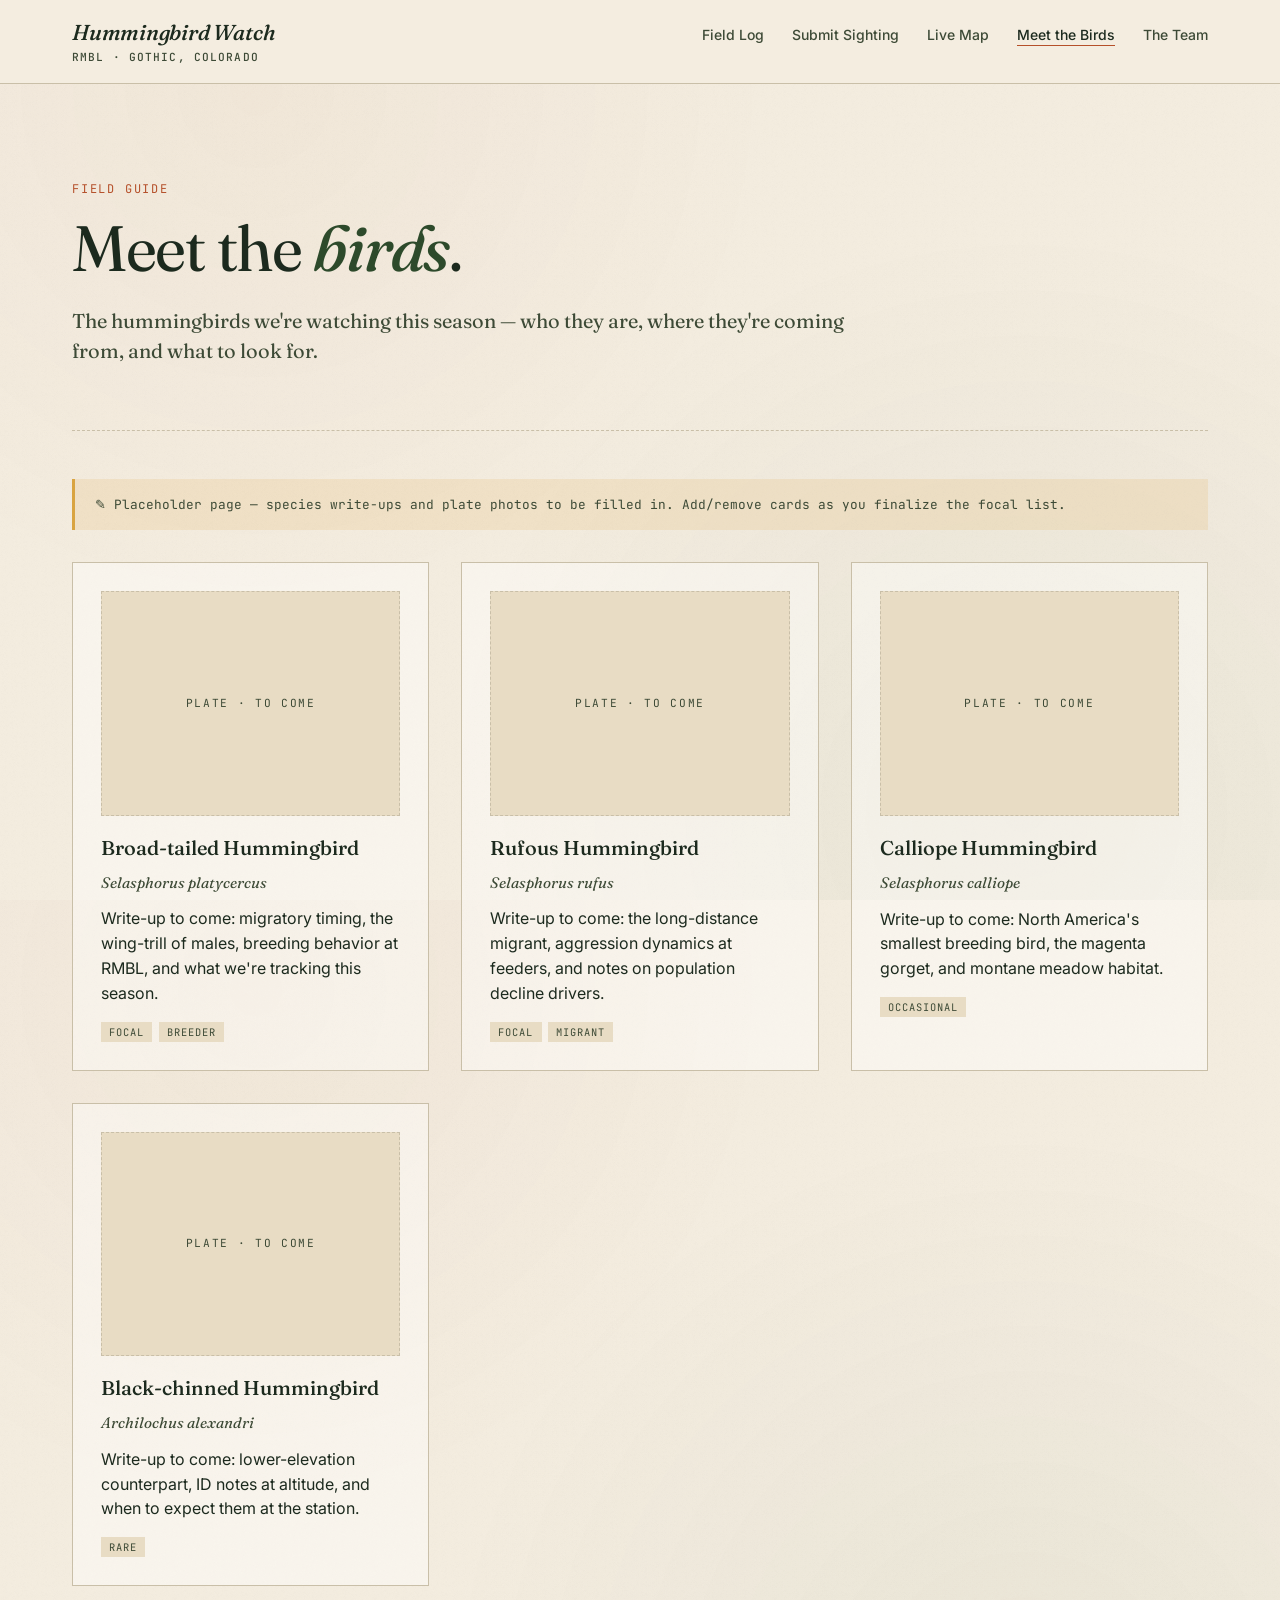
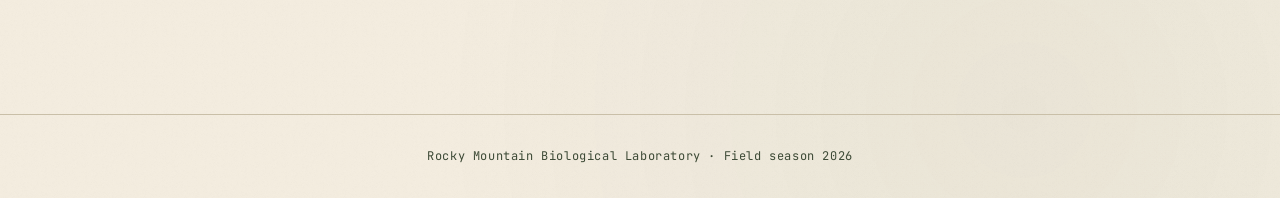
==== birds.html @ 07d7b868 "Add files via upload" ====
<!DOCTYPE html>
<html lang="en">
<head>
  <meta charset="UTF-8">
  <meta name="viewport" content="width=device-width, initial-scale=1.0">
  <title>Meet the Birds — RMBL Hummingbird Watch</title>
  <link rel="stylesheet" href="css/style.css">
  <style>
    .bird-grid {
      display: grid;
      grid-template-columns: repeat(auto-fit, minmax(280px, 1fr));
      gap: 2rem;
      margin-top: 2rem;
    }
    .bird-card {
      background: rgba(255,255,255,0.4);
      border: 1px solid var(--line);
      padding: 1.75rem;
      transition: all 0.2s;
      position: relative;
    }
    .bird-card:hover { box-shadow: 0 6px 20px var(--shadow); transform: translateY(-2px); }
    .bird-card .plate {
      width: 100%; aspect-ratio: 4/3;
      background: var(--paper-dark);
      margin-bottom: 1rem;
      display: flex; align-items: center; justify-content: center;
      font-family: var(--font-mono);
      font-size: 0.7rem; color: var(--ink-soft);
      letter-spacing: 0.15em; text-transform: uppercase;
      border: 1px dashed var(--line);
    }
    .bird-card h3 { margin-top: 0; }
    .bird-card .latin { font-style: italic; color: var(--ink-soft); font-family: var(--font-display); font-size: 0.95rem; margin-bottom: 0.75rem; }
    .bird-card .tag-row { display:flex; gap: 0.4rem; flex-wrap: wrap; margin-top: 1rem; }
    .bird-card .tag {
      font-family: var(--font-mono);
      font-size: 0.65rem;
      letter-spacing: 0.1em;
      text-transform: uppercase;
      padding: 2px 8px;
      background: var(--paper-dark);
      color: var(--ink-soft);
    }
    .placeholder-note {
      background: rgba(217, 164, 65, 0.15);
      border-left: 3px solid var(--sun);
      padding: 1rem 1.25rem;
      font-family: var(--font-mono);
      font-size: 0.8rem;
      color: var(--ink-soft);
      margin-bottom: 2rem;
    }
  </style>
</head>
<body>

<nav class="nav">
  <div class="nav-inner">
    <div class="nav-brand">
      Hummingbird Watch
      <small>RMBL · Gothic, Colorado</small>
    </div>
    <ul class="nav-links">
      <li><a href="index.html">Field Log</a></li>
      <li><a href="submit.html">Submit Sighting</a></li>
      <li><a href="map.html">Live Map</a></li>
      <li><a href="birds.html">Meet the Birds</a></li>
      <li><a href="team.html">The Team</a></li>
    </ul>
  </div>
</nav>

<main class="container">
  <section class="page-header">
    <div class="page-eyebrow">Field guide</div>
    <h1 class="page-title">Meet the <em>birds</em>.</h1>
    <p class="page-lede">The hummingbirds we're watching this season — who they are, where they're coming from, and what to look for.</p>
  </section>

  <div class="placeholder-note">
    ✎ Placeholder page — species write-ups and plate photos to be filled in. Add/remove cards as you finalize the focal list.
  </div>

  <div class="bird-grid">

    <article class="bird-card">
      <div class="plate">plate · to come</div>
      <h3>Broad-tailed Hummingbird</h3>
      <div class="latin">Selasphorus platycercus</div>
      <p>Write-up to come: migratory timing, the wing-trill of males, breeding behavior at RMBL, and what we're tracking this season.</p>
      <div class="tag-row">
        <span class="tag">focal</span>
        <span class="tag">breeder</span>
      </div>
    </article>

    <article class="bird-card">
      <div class="plate">plate · to come</div>
      <h3>Rufous Hummingbird</h3>
      <div class="latin">Selasphorus rufus</div>
      <p>Write-up to come: the long-distance migrant, aggression dynamics at feeders, and notes on population decline drivers.</p>
      <div class="tag-row">
        <span class="tag">focal</span>
        <span class="tag">migrant</span>
      </div>
    </article>

    <article class="bird-card">
      <div class="plate">plate · to come</div>
      <h3>Calliope Hummingbird</h3>
      <div class="latin">Selasphorus calliope</div>
      <p>Write-up to come: North America's smallest breeding bird, the magenta gorget, and montane meadow habitat.</p>
      <div class="tag-row">
        <span class="tag">occasional</span>
      </div>
    </article>

    <article class="bird-card">
      <div class="plate">plate · to come</div>
      <h3>Black-chinned Hummingbird</h3>
      <div class="latin">Archilochus alexandri</div>
      <p>Write-up to come: lower-elevation counterpart, ID notes at altitude, and when to expect them at the station.</p>
      <div class="tag-row">
        <span class="tag">rare</span>
      </div>
    </article>

  </div>
</main>

<footer class="footer">
  Rocky Mountain Biological Laboratory · Field season 2026
</footer>

<script src="js/store.js"></script>
</body>
</html>
---- css/style.css ----
/* =========================================================
   Field Notebook aesthetic
   Warm paper, forest ink, serif display, monospace data
   ========================================================= */

@import url('https://fonts.googleapis.com/css2?family=Fraunces:ital,opsz,wght@0,9..144,400;0,9..144,500;0,9..144,700;1,9..144,400&family=JetBrains+Mono:wght@400;500&family=Inter:wght@400;500;600&display=swap');

:root {
  --paper: #f4ede0;
  --paper-dark: #e8dcc4;
  --ink: #1c2a1e;
  --ink-soft: #3d4a36;
  --forest: #2d4a2b;
  --moss: #6b7a4f;
  --rust: #b5502a;
  --sun: #d9a441;
  --line: #c9bfa8;
  --shadow: rgba(28, 42, 30, 0.12);

  --font-display: 'Fraunces', Georgia, serif;
  --font-body: 'Inter', system-ui, sans-serif;
  --font-mono: 'JetBrains Mono', ui-monospace, monospace;
}

* { box-sizing: border-box; margin: 0; padding: 0; }

html, body { height: 100%; }

body {
  font-family: var(--font-body);
  background: var(--paper);
  color: var(--ink);
  line-height: 1.55;
  background-image:
    radial-gradient(circle at 20% 10%, rgba(181, 80, 42, 0.04) 0%, transparent 40%),
    radial-gradient(circle at 80% 90%, rgba(45, 74, 43, 0.05) 0%, transparent 45%),
    url("data:image/svg+xml,%3Csvg xmlns='http://www.w3.org/2000/svg' width='200' height='200'%3E%3Cfilter id='n'%3E%3CfeTurbulence baseFrequency='0.9' numOctaves='2'/%3E%3CfeColorMatrix values='0 0 0 0 0.1 0 0 0 0 0.1 0 0 0 0 0.05 0 0 0 0.03 0'/%3E%3C/filter%3E%3Crect width='200' height='200' filter='url(%23n)'/%3E%3C/svg%3E");
}

a { color: var(--forest); text-decoration: underline; text-decoration-thickness: 1px; text-underline-offset: 3px; }
a:hover { color: var(--rust); }

/* ---------- Navigation ---------- */
.nav {
  border-bottom: 1px solid var(--line);
  background: var(--paper);
  position: sticky; top: 0; z-index: 100;
  backdrop-filter: blur(4px);
}
.nav-inner {
  max-width: 1200px; margin: 0 auto;
  padding: 1rem 2rem;
  display: flex; align-items: baseline; justify-content: space-between;
  flex-wrap: wrap; gap: 1rem;
}
.nav-brand {
  font-family: var(--font-display);
  font-size: 1.35rem; font-weight: 500;
  font-style: italic;
  letter-spacing: -0.01em;
}
.nav-brand small {
  display: block; font-size: 0.7rem; font-style: normal;
  font-family: var(--font-mono); letter-spacing: 0.1em;
  color: var(--ink-soft); text-transform: uppercase;
}
.nav-links { display: flex; gap: 1.75rem; list-style: none; }
.nav-links a {
  text-decoration: none;
  font-size: 0.875rem;
  font-weight: 500;
  color: var(--ink-soft);
  padding-bottom: 2px;
  border-bottom: 1px solid transparent;
  transition: all 0.2s;
}
.nav-links a:hover, .nav-links a.active {
  color: var(--ink);
  border-bottom-color: var(--rust);
}

/* ---------- Layout ---------- */
.container {
  max-width: 1200px; margin: 0 auto;
  padding: 2rem;
}
.container-narrow {
  max-width: 760px; margin: 0 auto;
  padding: 2rem;
}

/* ---------- Hero / page headers ---------- */
.page-header {
  padding: 4rem 0 3rem;
  border-bottom: 1px dashed var(--line);
  margin-bottom: 3rem;
}
.page-eyebrow {
  font-family: var(--font-mono);
  font-size: 0.75rem;
  letter-spacing: 0.15em;
  text-transform: uppercase;
  color: var(--rust);
  margin-bottom: 1rem;
}
.page-title {
  font-family: var(--font-display);
  font-size: clamp(2.5rem, 5vw, 4rem);
  font-weight: 400;
  line-height: 1.05;
  letter-spacing: -0.02em;
}
.page-title em {
  font-style: italic;
  color: var(--forest);
  font-weight: 500;
}
.page-lede {
  font-family: var(--font-display);
  font-size: 1.25rem;
  font-weight: 400;
  margin-top: 1.5rem;
  color: var(--ink-soft);
  max-width: 60ch;
  line-height: 1.5;
}

/* ---------- Typography blocks ---------- */
h2 {
  font-family: var(--font-display);
  font-size: 1.75rem; font-weight: 500;
  letter-spacing: -0.01em;
  margin: 2.5rem 0 1rem;
}
h3 {
  font-family: var(--font-display);
  font-size: 1.25rem; font-weight: 500;
  margin: 1.5rem 0 0.5rem;
}
p { margin-bottom: 1rem; max-width: 65ch; }

.meta {
  font-family: var(--font-mono);
  font-size: 0.75rem;
  letter-spacing: 0.05em;
  color: var(--ink-soft);
  text-transform: uppercase;
}

/* ---------- Buttons & forms ---------- */
.btn {
  display: inline-block;
  font-family: var(--font-body);
  font-weight: 600;
  font-size: 0.875rem;
  letter-spacing: 0.02em;
  padding: 0.75rem 1.5rem;
  border: 1.5px solid var(--ink);
  background: var(--ink);
  color: var(--paper);
  cursor: pointer;
  transition: all 0.15s;
  text-decoration: none;
}
.btn:hover { background: var(--rust); border-color: var(--rust); color: var(--paper); }
.btn-ghost {
  background: transparent; color: var(--ink);
}
.btn-ghost:hover { background: var(--ink); color: var(--paper); }

.form-grid {
  display: grid;
  grid-template-columns: repeat(2, 1fr);
  gap: 1.5rem 2rem;
}
.field { display: flex; flex-direction: column; gap: 0.4rem; }
.field.full { grid-column: 1 / -1; }
.field label {
  font-family: var(--font-mono);
  font-size: 0.7rem;
  letter-spacing: 0.12em;
  text-transform: uppercase;
  color: var(--ink-soft);
}
.field label .req { color: var(--rust); }
.field input[type="text"],
.field input[type="number"],
.field input[type="datetime-local"],
.field select,
.field textarea {
  font-family: var(--font-body);
  font-size: 1rem;
  padding: 0.65rem 0.75rem;
  background: var(--paper);
  border: 1px solid var(--line);
  border-bottom: 2px solid var(--ink-soft);
  color: var(--ink);
  border-radius: 0;
  transition: border-color 0.15s;
}
.field input:focus, .field select:focus, .field textarea:focus {
  outline: none;
  border-bottom-color: var(--rust);
}
.field textarea { min-height: 80px; resize: vertical; }
.field .hint {
  font-size: 0.75rem;
  color: var(--ink-soft);
  font-style: italic;
}

.radio-row { display: flex; gap: 1.5rem; padding-top: 0.4rem; }
.radio-row label {
  font-family: var(--font-body);
  font-size: 0.95rem;
  letter-spacing: 0;
  text-transform: none;
  color: var(--ink);
  display: flex; gap: 0.4rem; align-items: center;
  cursor: pointer;
}
.radio-row input[type="radio"] { accent-color: var(--forest); }

.file-drop {
  border: 1.5px dashed var(--line);
  padding: 1.25rem;
  text-align: center;
  cursor: pointer;
  background: rgba(255,255,255,0.3);
  font-family: var(--font-mono);
  font-size: 0.8rem;
  color: var(--ink-soft);
  transition: all 0.15s;
}
.file-drop:hover { border-color: var(--rust); color: var(--rust); }
.file-drop.has-file { border-color: var(--forest); color: var(--forest); border-style: solid; }

/* ---------- Footer ---------- */
.footer {
  margin-top: 6rem;
  padding: 2rem;
  border-top: 1px solid var(--line);
  text-align: center;
  font-family: var(--font-mono);
  font-size: 0.75rem;
  color: var(--ink-soft);
  letter-spacing: 0.05em;
}

/* ---------- Utilities ---------- */
.divider-orn {
  text-align: center;
  font-family: var(--font-display);
  font-style: italic;
  color: var(--moss);
  margin: 2rem 0;
  letter-spacing: 0.5em;
}

/* ---------- Responsive ---------- */
@media (max-width: 640px) {
  .form-grid { grid-template-columns: 1fr; }
  .nav-inner { padding: 1rem; }
  .nav-links { gap: 1rem; font-size: 0.8rem; }
  .container, .container-narrow { padding: 1.5rem 1rem; }
}
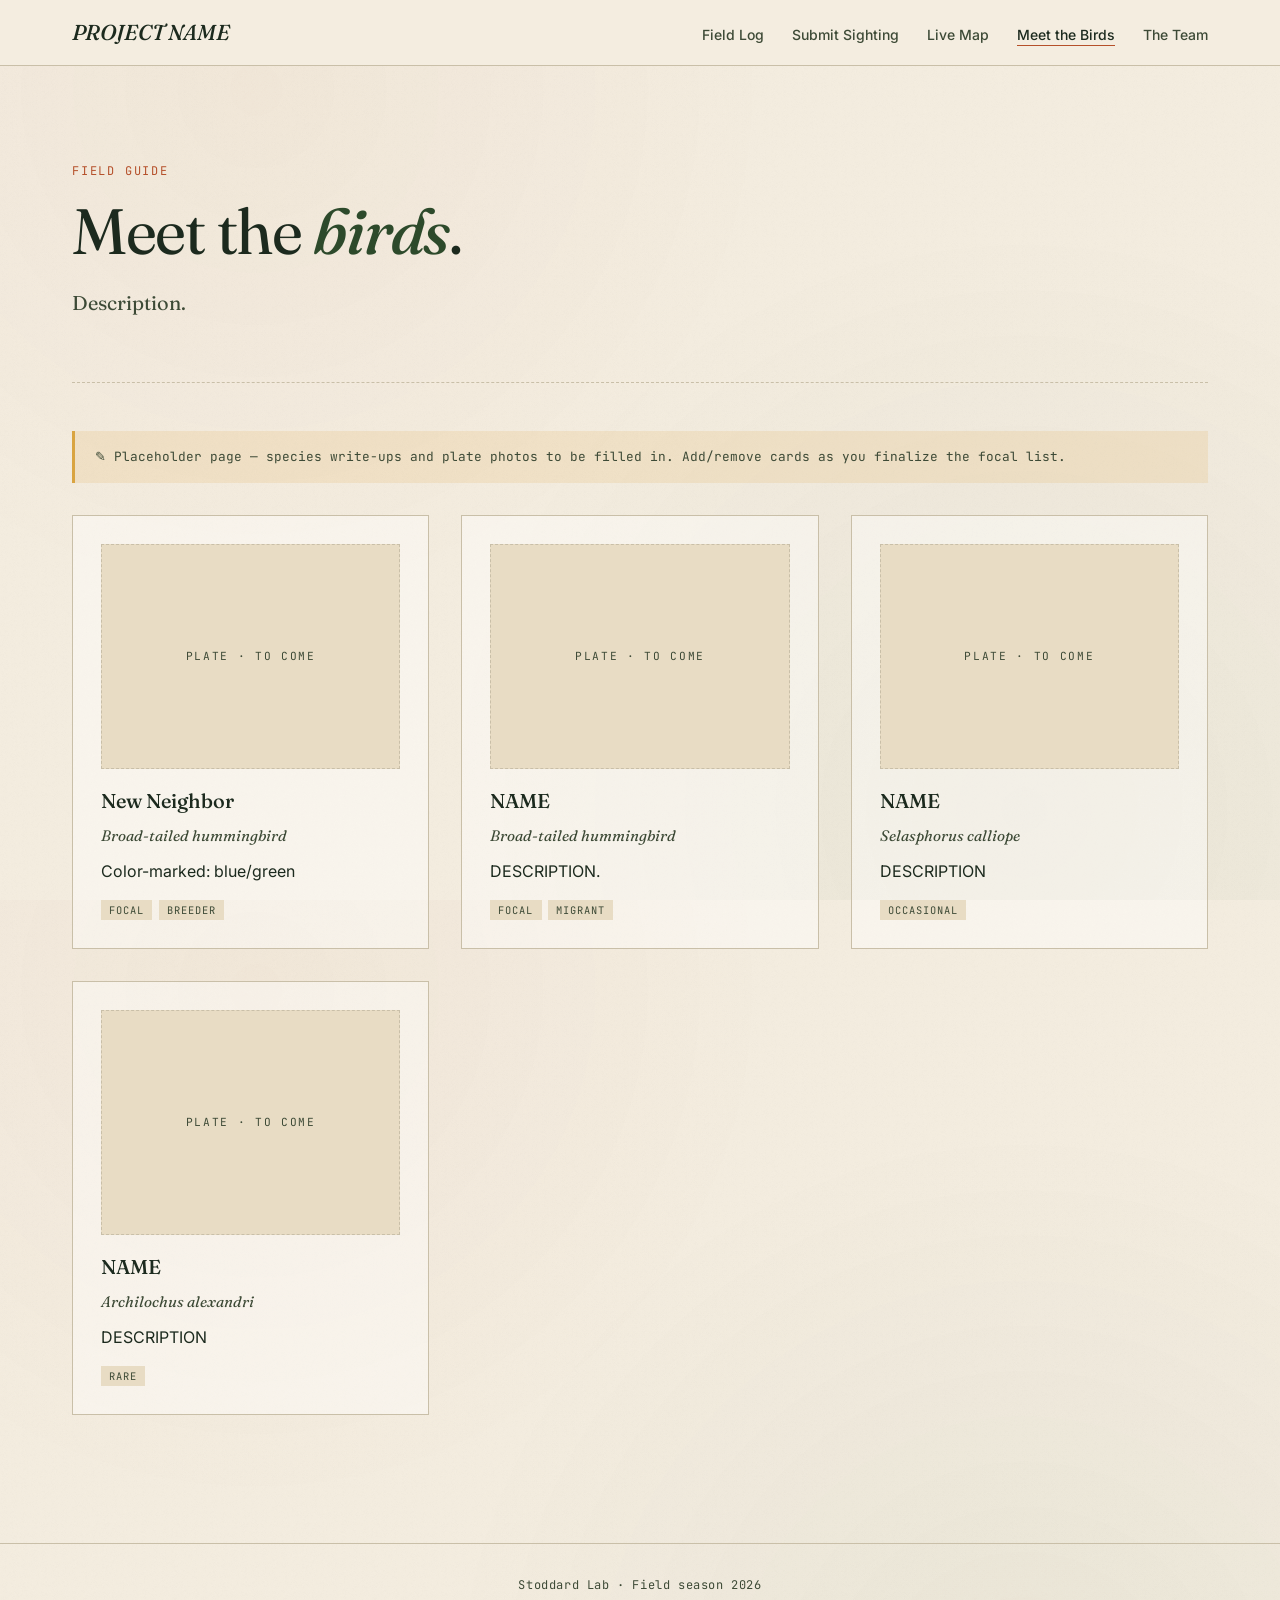
==== commit 14c02cce: "Update birds.html" ====
--- a/birds.html
+++ b/birds.html
@@ -3,7 +3,7 @@
 <head>
   <meta charset="UTF-8">
   <meta name="viewport" content="width=device-width, initial-scale=1.0">
-  <title>Meet the Birds — RMBL Hummingbird Watch</title>
+  <title>Meet the Birds</title>
   <link rel="stylesheet" href="css/style.css">
   <style>
     .bird-grid {
@@ -58,8 +58,8 @@
 <nav class="nav">
   <div class="nav-inner">
     <div class="nav-brand">
-      Hummingbird Watch
-      <small>RMBL · Gothic, Colorado</small>
+      PROJECT NAME
+      <small></small>
     </div>
     <ul class="nav-links">
       <li><a href="index.html">Field Log</a></li>
@@ -75,7 +75,7 @@
   <section class="page-header">
     <div class="page-eyebrow">Field guide</div>
     <h1 class="page-title">Meet the <em>birds</em>.</h1>
-    <p class="page-lede">The hummingbirds we're watching this season — who they are, where they're coming from, and what to look for.</p>
+    <p class="page-lede">Description.</p>
   </section>
 
   <div class="placeholder-note">
@@ -86,9 +86,9 @@
 
     <article class="bird-card">
       <div class="plate">plate · to come</div>
-      <h3>Broad-tailed Hummingbird</h3>
-      <div class="latin">Selasphorus platycercus</div>
-      <p>Write-up to come: migratory timing, the wing-trill of males, breeding behavior at RMBL, and what we're tracking this season.</p>
+      <h3>New Neighbor</h3>
+      <div class="latin">Broad-tailed hummingbird</div>
+      <p>Color-marked: blue/green</p>
       <div class="tag-row">
         <span class="tag">focal</span>
         <span class="tag">breeder</span>
@@ -97,9 +97,9 @@
 
     <article class="bird-card">
       <div class="plate">plate · to come</div>
-      <h3>Rufous Hummingbird</h3>
-      <div class="latin">Selasphorus rufus</div>
-      <p>Write-up to come: the long-distance migrant, aggression dynamics at feeders, and notes on population decline drivers.</p>
+      <h3>NAME</h3>
+      <div class="latin">Broad-tailed hummingbird</div>
+      <p>DESCRIPTION.</p>
       <div class="tag-row">
         <span class="tag">focal</span>
         <span class="tag">migrant</span>
@@ -108,9 +108,9 @@
 
     <article class="bird-card">
       <div class="plate">plate · to come</div>
-      <h3>Calliope Hummingbird</h3>
+      <h3>NAME</h3>
       <div class="latin">Selasphorus calliope</div>
-      <p>Write-up to come: North America's smallest breeding bird, the magenta gorget, and montane meadow habitat.</p>
+      <p>DESCRIPTION</p>
       <div class="tag-row">
         <span class="tag">occasional</span>
       </div>
@@ -118,9 +118,9 @@
 
     <article class="bird-card">
       <div class="plate">plate · to come</div>
-      <h3>Black-chinned Hummingbird</h3>
+      <h3>NAME</h3>
       <div class="latin">Archilochus alexandri</div>
-      <p>Write-up to come: lower-elevation counterpart, ID notes at altitude, and when to expect them at the station.</p>
+      <p>DESCRIPTION</p>
       <div class="tag-row">
         <span class="tag">rare</span>
       </div>
@@ -130,7 +130,7 @@
 </main>
 
 <footer class="footer">
-  Rocky Mountain Biological Laboratory · Field season 2026
+  Stoddard Lab · Field season 2026
 </footer>
 
 <script src="js/store.js"></script>
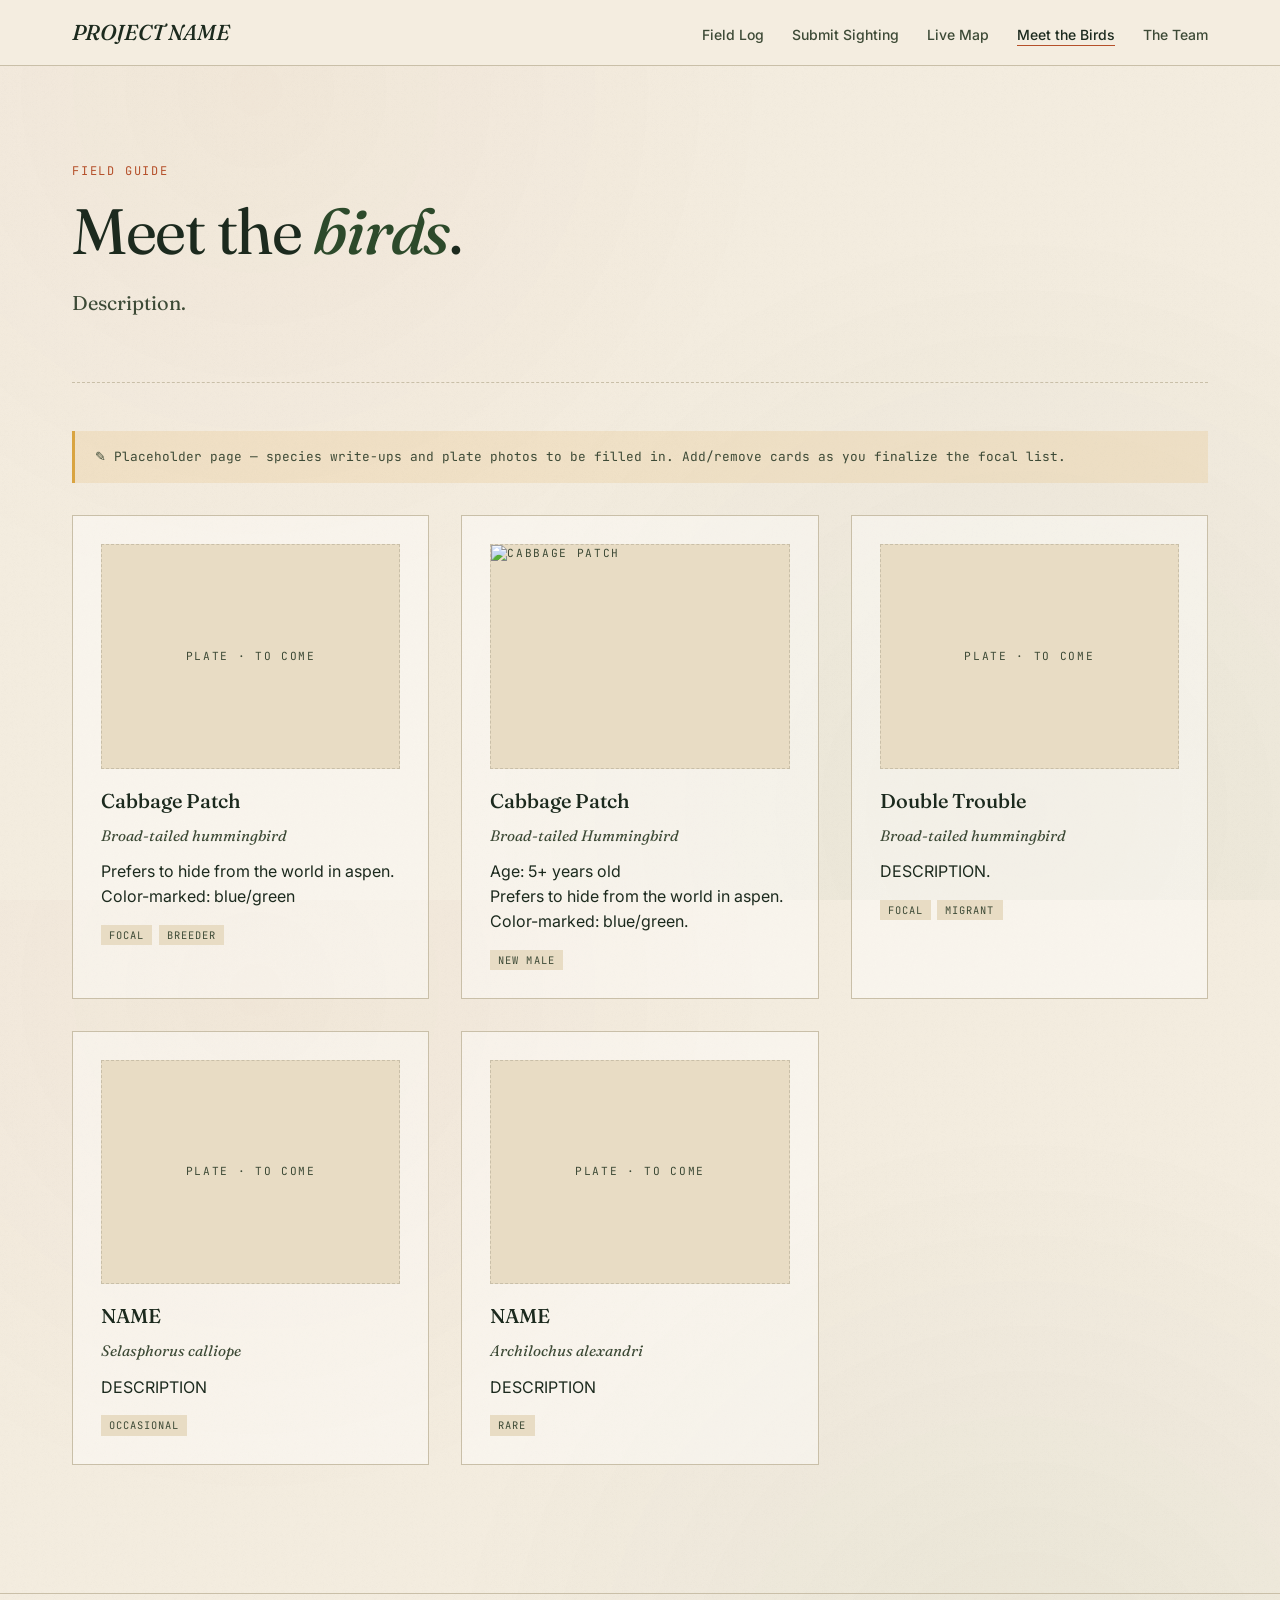
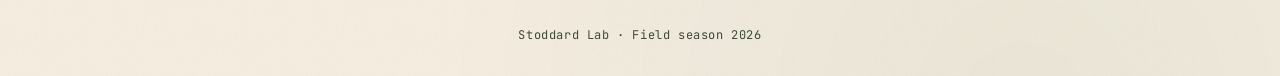
==== commit 95038712: "Update birds.html" ====
--- a/birds.html
+++ b/birds.html
@@ -86,9 +86,9 @@
 
     <article class="bird-card">
       <div class="plate">plate · to come</div>
-      <h3>New Neighbor</h3>
+      <h3>Cabbage Patch</h3>
       <div class="latin">Broad-tailed hummingbird</div>
-      <p>Color-marked: blue/green</p>
+      <p>Prefers to hide from the world in aspen. Color-marked: blue/green</p>
       <div class="tag-row">
         <span class="tag">focal</span>
         <span class="tag">breeder</span>
@@ -96,8 +96,20 @@
     </article>
 
     <article class="bird-card">
+  <img class="plate" src="images/cabbage-patch.jpg" alt="Cabbage Patch">
+  <h3>Cabbage Patch</h3>
+  <div class="latin">Broad-tailed Hummingbird</div>
+  <div class="age">Age: 5+ years old</div>
+  <p>Prefers to hide from the world in aspen. 
+    Color-marked: blue/green.</p>
+  <div class="tag-row">
+    <span class="tag">new male</span>
+  </div>
+</article>
+
+    <article class="bird-card">
       <div class="plate">plate · to come</div>
-      <h3>NAME</h3>
+      <h3>Double Trouble</h3>
       <div class="latin">Broad-tailed hummingbird</div>
       <p>DESCRIPTION.</p>
       <div class="tag-row">
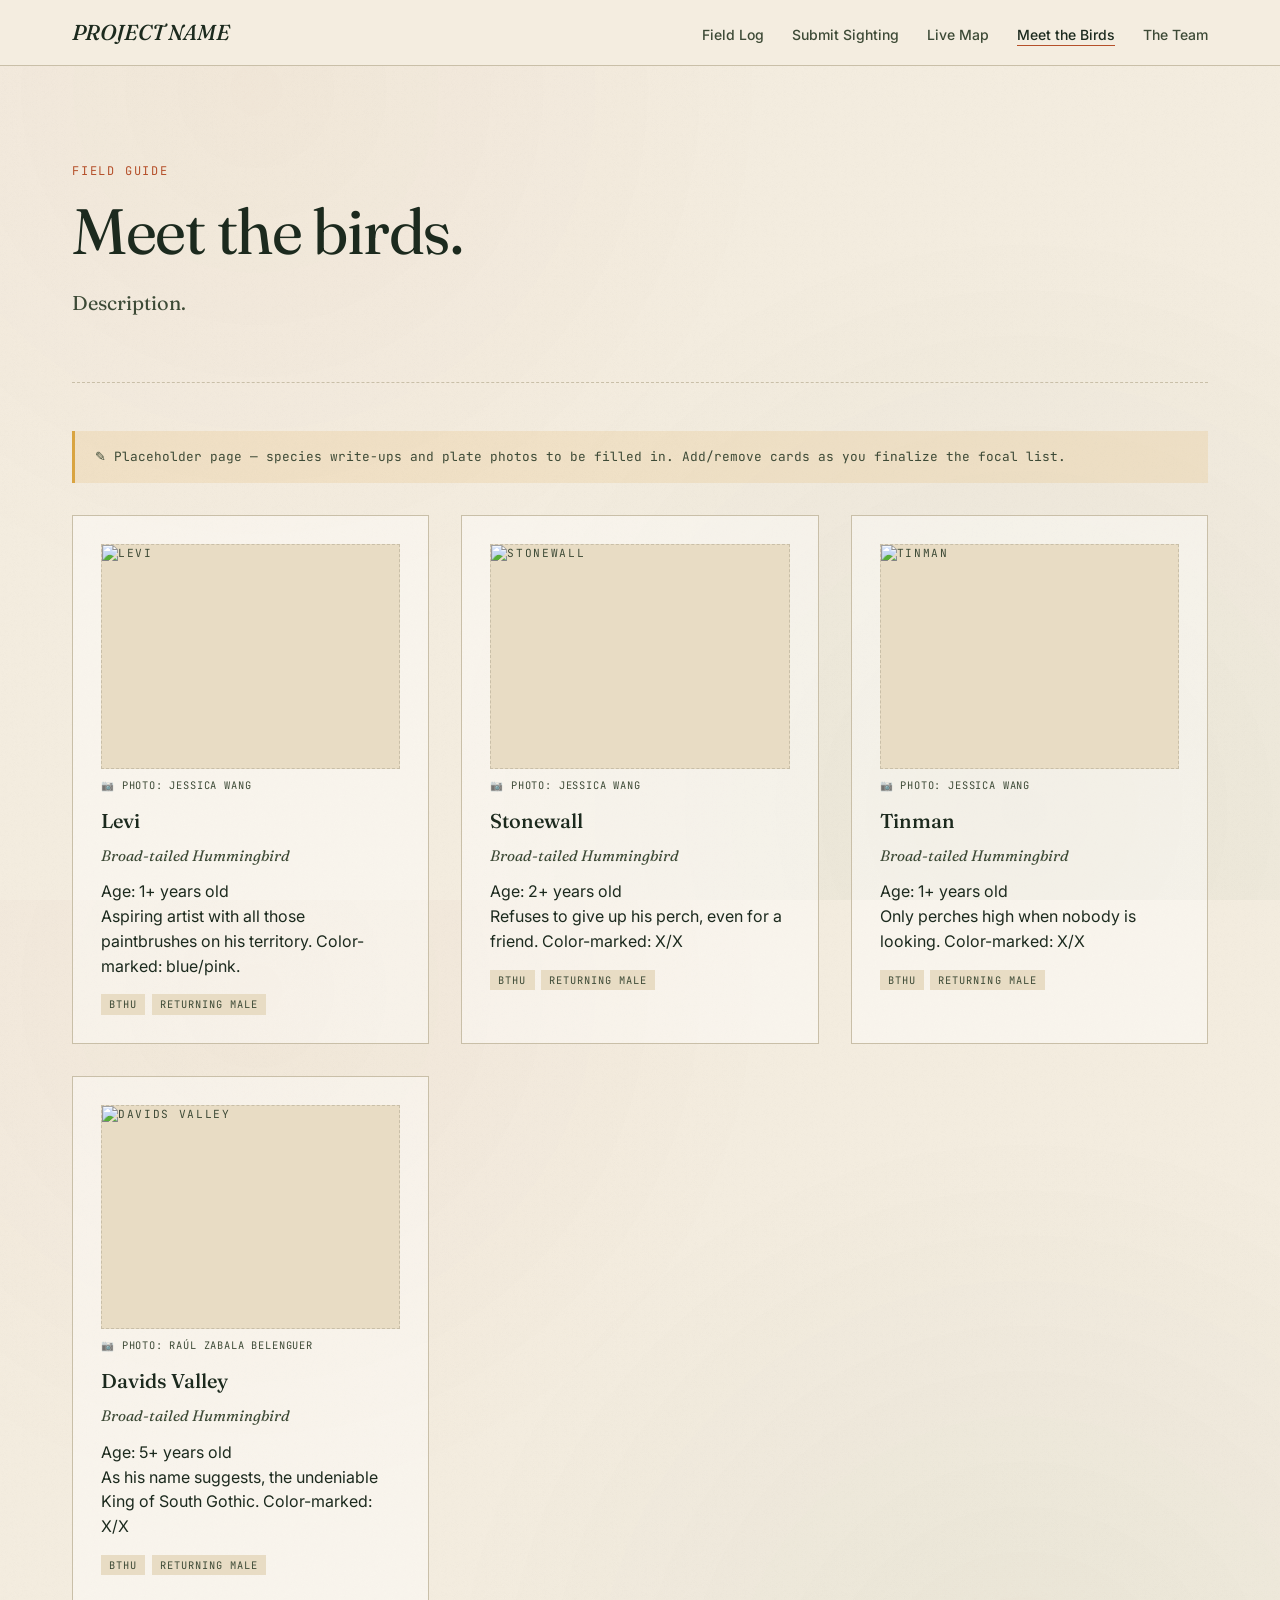
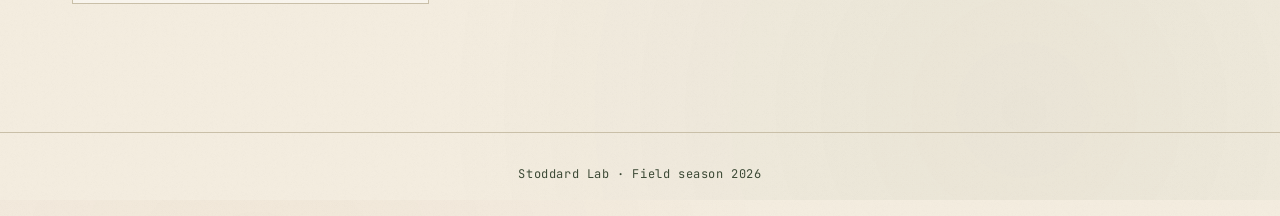
==== commit 2b026515: "Update birds.html" ====
--- a/birds.html
+++ b/birds.html
@@ -51,6 +51,21 @@
       color: var(--ink-soft);
       margin-bottom: 2rem;
     }
+.bird-card .credit {
+  font-family: var(--font-mono);
+  font-size: 0.65rem;
+  letter-spacing: 0.08em;
+  text-transform: uppercase;
+  color: var(--ink-soft);
+  margin-top: -0.5rem;
+  margin-bottom: 0.75rem;
+  font-style: normal;
+}
+.bird-card .credit::before {
+  content: "📷 ";
+  opacity: 0.6;
+}
+    
   </style>
 </head>
 <body>
@@ -74,7 +89,7 @@
 <main class="container">
   <section class="page-header">
     <div class="page-eyebrow">Field guide</div>
-    <h1 class="page-title">Meet the <em>birds</em>.</h1>
+    <h1 class="page-title">Meet the birds.</h1>
     <p class="page-lede">Description.</p>
   </section>
 
@@ -85,59 +100,62 @@
   <div class="bird-grid">
 
     <article class="bird-card">
-      <div class="plate">plate · to come</div>
-      <h3>Cabbage Patch</h3>
-      <div class="latin">Broad-tailed hummingbird</div>
-      <p>Prefers to hide from the world in aspen. Color-marked: blue/green</p>
-      <div class="tag-row">
-        <span class="tag">focal</span>
-        <span class="tag">breeder</span>
-      </div>
-    </article>
-
-    <article class="bird-card">
-  <img class="plate" src="images/cabbage-patch.jpg" alt="Cabbage Patch">
-  <h3>Cabbage Patch</h3>
+  <img class="plate" src="images/levi.jpg" alt="Levi">
+  <div class="credit">Photo: Jessica Wang</div>
+  <h3>Levi</h3>
   <div class="latin">Broad-tailed Hummingbird</div>
-  <div class="age">Age: 5+ years old</div>
-  <p>Prefers to hide from the world in aspen. 
-    Color-marked: blue/green.</p>
+  <div class="age">Age: 1+ years old</div>
+  <p>Aspiring artist with all those paintbrushes on his territory. 
+    Color-marked: blue/pink.</p>
   <div class="tag-row">
-    <span class="tag">new male</span>
+    <span class="tag">BTHU</span>
+    <span class="tag">returning male</span>
   </div>
 </article>
 
-    <article class="bird-card">
-      <div class="plate">plate · to come</div>
-      <h3>Double Trouble</h3>
-      <div class="latin">Broad-tailed hummingbird</div>
-      <p>DESCRIPTION.</p>
-      <div class="tag-row">
-        <span class="tag">focal</span>
-        <span class="tag">migrant</span>
-      </div>
-    </article>
+ <article class="bird-card">
+  <img class="plate" src="images/stonewall.jpg" alt="Stonewall">
+  <div class="credit">Photo: Jessica Wang</div>
+  <h3>Stonewall</h3>
+  <div class="latin">Broad-tailed Hummingbird</div>
+  <div class="age">Age: 2+ years old</div>
+  <p>Refuses to give up his perch, even for a friend. 
+    Color-marked: X/X</p>
+  <div class="tag-row">
+    <span class="tag">BTHU</span>
+    <span class="tag">returning male</span>
+  </div>
+</article>
 
-    <article class="bird-card">
-      <div class="plate">plate · to come</div>
-      <h3>NAME</h3>
-      <div class="latin">Selasphorus calliope</div>
-      <p>DESCRIPTION</p>
-      <div class="tag-row">
-        <span class="tag">occasional</span>
-      </div>
-    </article>
+   <article class="bird-card">
+  <img class="plate" src="images/tinman.jpg" alt="Tinman">
+  <div class="credit">Photo: Jessica Wang</div>
+  <h3>Tinman</h3>
+  <div class="latin">Broad-tailed Hummingbird</div>
+  <div class="age">Age: 1+ years old</div>
+  <p>Only perches high when nobody is looking. 
+    Color-marked: X/X</p>
+  <div class="tag-row">
+    <span class="tag">BTHU</span>
+    <span class="tag">returning male</span>
+  </div>
+</article>
 
-    <article class="bird-card">
-      <div class="plate">plate · to come</div>
-      <h3>NAME</h3>
-      <div class="latin">Archilochus alexandri</div>
-      <p>DESCRIPTION</p>
-      <div class="tag-row">
-        <span class="tag">rare</span>
-      </div>
-    </article>
+     <article class="bird-card">
+  <img class="plate" src="images/davidsvalley.jpg" alt="Davids Valley">
+  <div class="credit">Photo: Raúl Zabala Belenguer</div>
+  <h3>Davids Valley</h3>
+  <div class="latin">Broad-tailed Hummingbird</div>
+  <div class="age">Age: 5+ years old</div>
+  <p>As his name suggests, the undeniable King of South Gothic. 
+    Color-marked: X/X</p>
+  <div class="tag-row">
+    <span class="tag">BTHU</span>
+    <span class="tag">returning male</span>
+  </div>
+</article>
 
+   
   </div>
 </main>
 
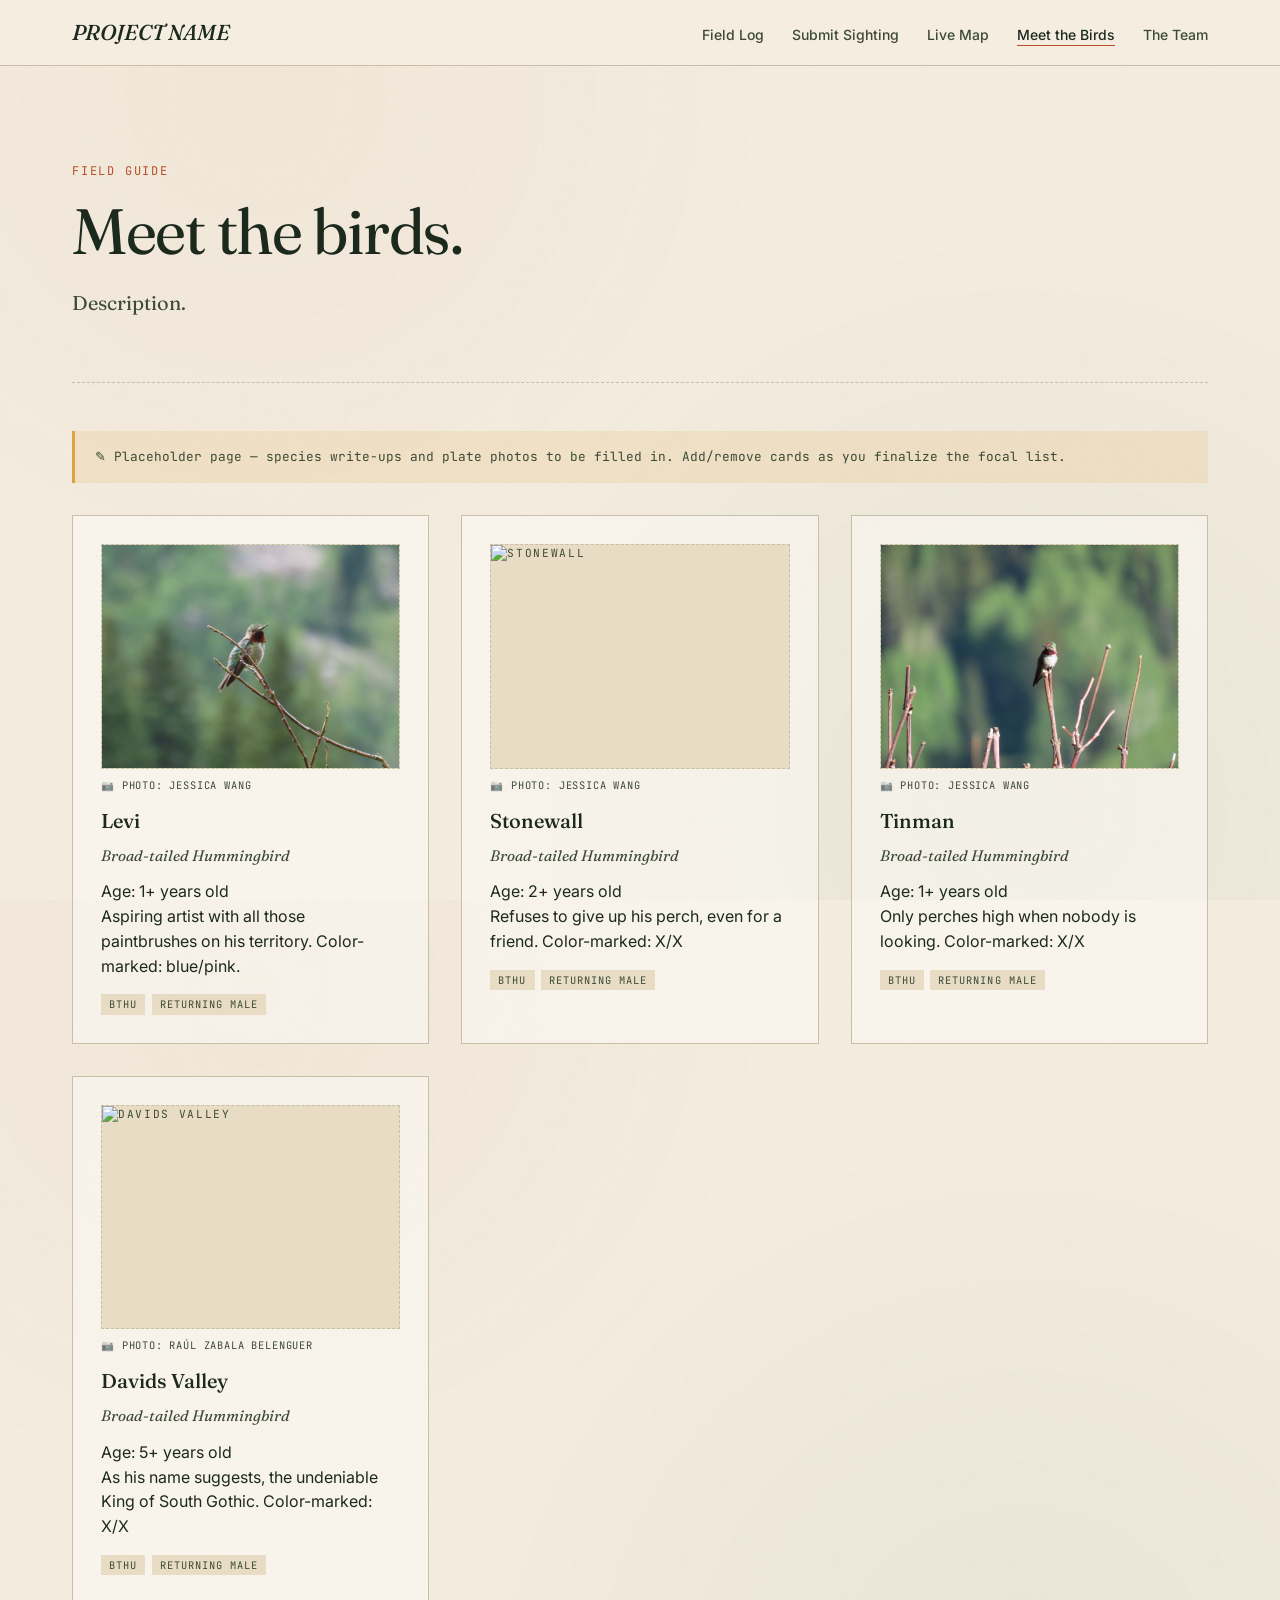
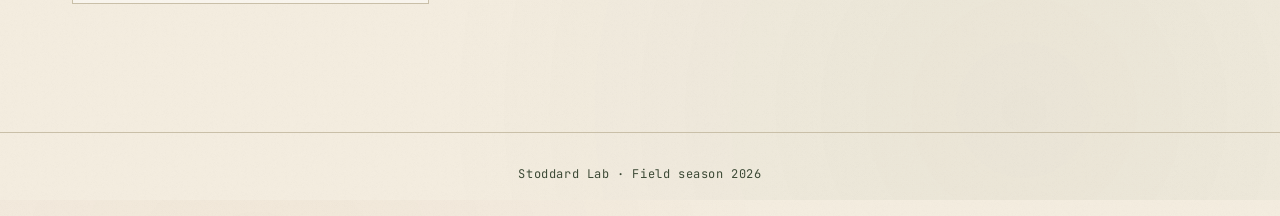
==== commit dbdf2ba9: "Update birds.html" ====
--- a/birds.html
+++ b/birds.html
@@ -100,7 +100,7 @@
   <div class="bird-grid">
 
     <article class="bird-card">
-  <img class="plate" src="images/levi.jpg" alt="Levi">
+  <img class="plate" src="images/levi.jpeg" alt="Levi">
   <div class="credit">Photo: Jessica Wang</div>
   <h3>Levi</h3>
   <div class="latin">Broad-tailed Hummingbird</div>
@@ -114,7 +114,7 @@
 </article>
 
  <article class="bird-card">
-  <img class="plate" src="images/stonewall.jpg" alt="Stonewall">
+  <img class="plate" src="images/stonewall.jpeg" alt="Stonewall">
   <div class="credit">Photo: Jessica Wang</div>
   <h3>Stonewall</h3>
   <div class="latin">Broad-tailed Hummingbird</div>
@@ -128,7 +128,7 @@
 </article>
 
    <article class="bird-card">
-  <img class="plate" src="images/tinman.jpg" alt="Tinman">
+  <img class="plate" src="images/tinman.jpeg" alt="Tinman">
   <div class="credit">Photo: Jessica Wang</div>
   <h3>Tinman</h3>
   <div class="latin">Broad-tailed Hummingbird</div>
@@ -142,7 +142,7 @@
 </article>
 
      <article class="bird-card">
-  <img class="plate" src="images/davidsvalley.jpg" alt="Davids Valley">
+  <img class="plate" src="images/davidsvalley.JPG" alt="Davids Valley">
   <div class="credit">Photo: Raúl Zabala Belenguer</div>
   <h3>Davids Valley</h3>
   <div class="latin">Broad-tailed Hummingbird</div>
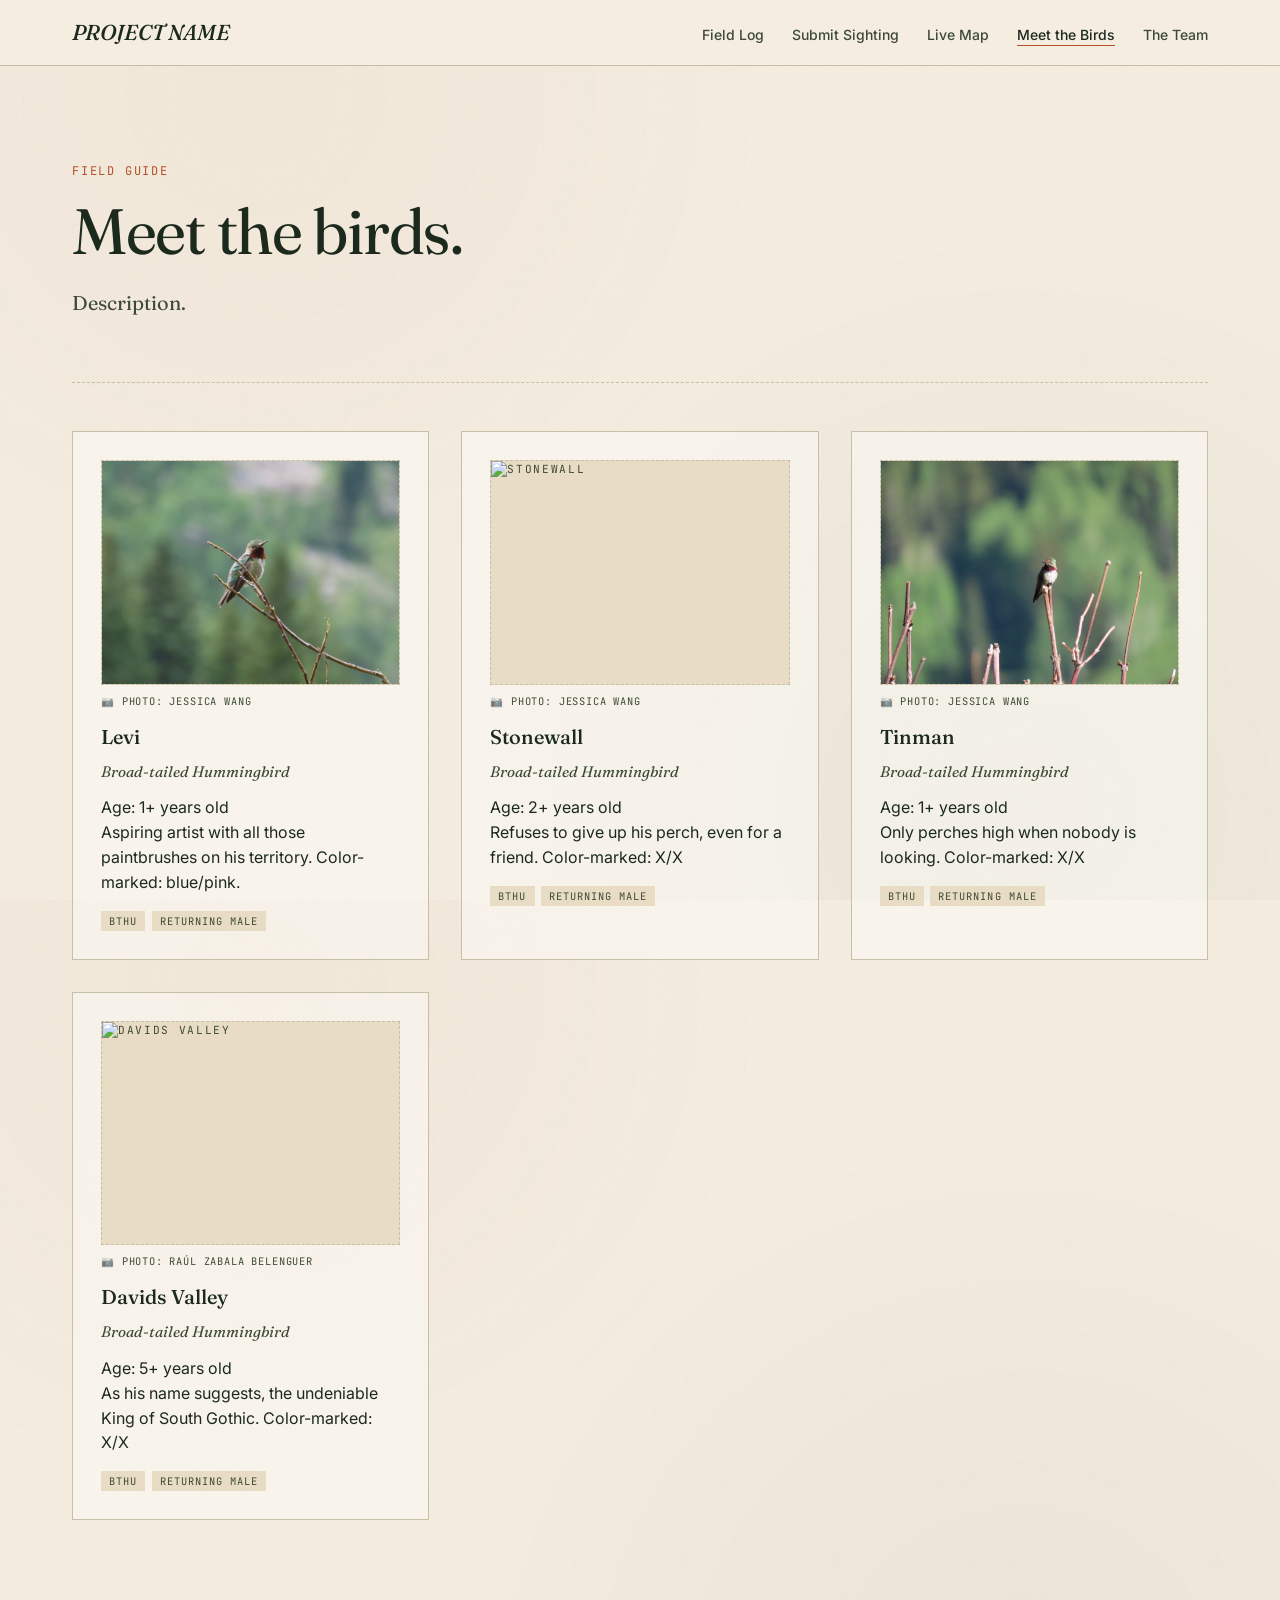
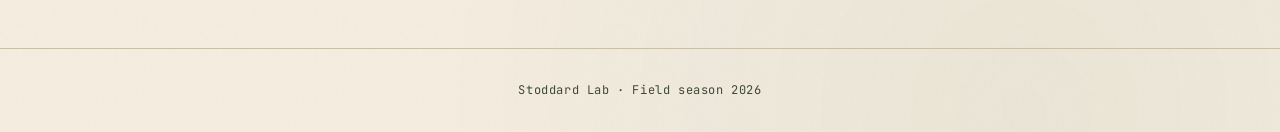
==== commit 47220a4c: "Update birds.html" ====
--- a/birds.html
+++ b/birds.html
@@ -93,10 +93,6 @@
     <p class="page-lede">Description.</p>
   </section>
 
-  <div class="placeholder-note">
-    ✎ Placeholder page — species write-ups and plate photos to be filled in. Add/remove cards as you finalize the focal list.
-  </div>
-
   <div class="bird-grid">
 
     <article class="bird-card">
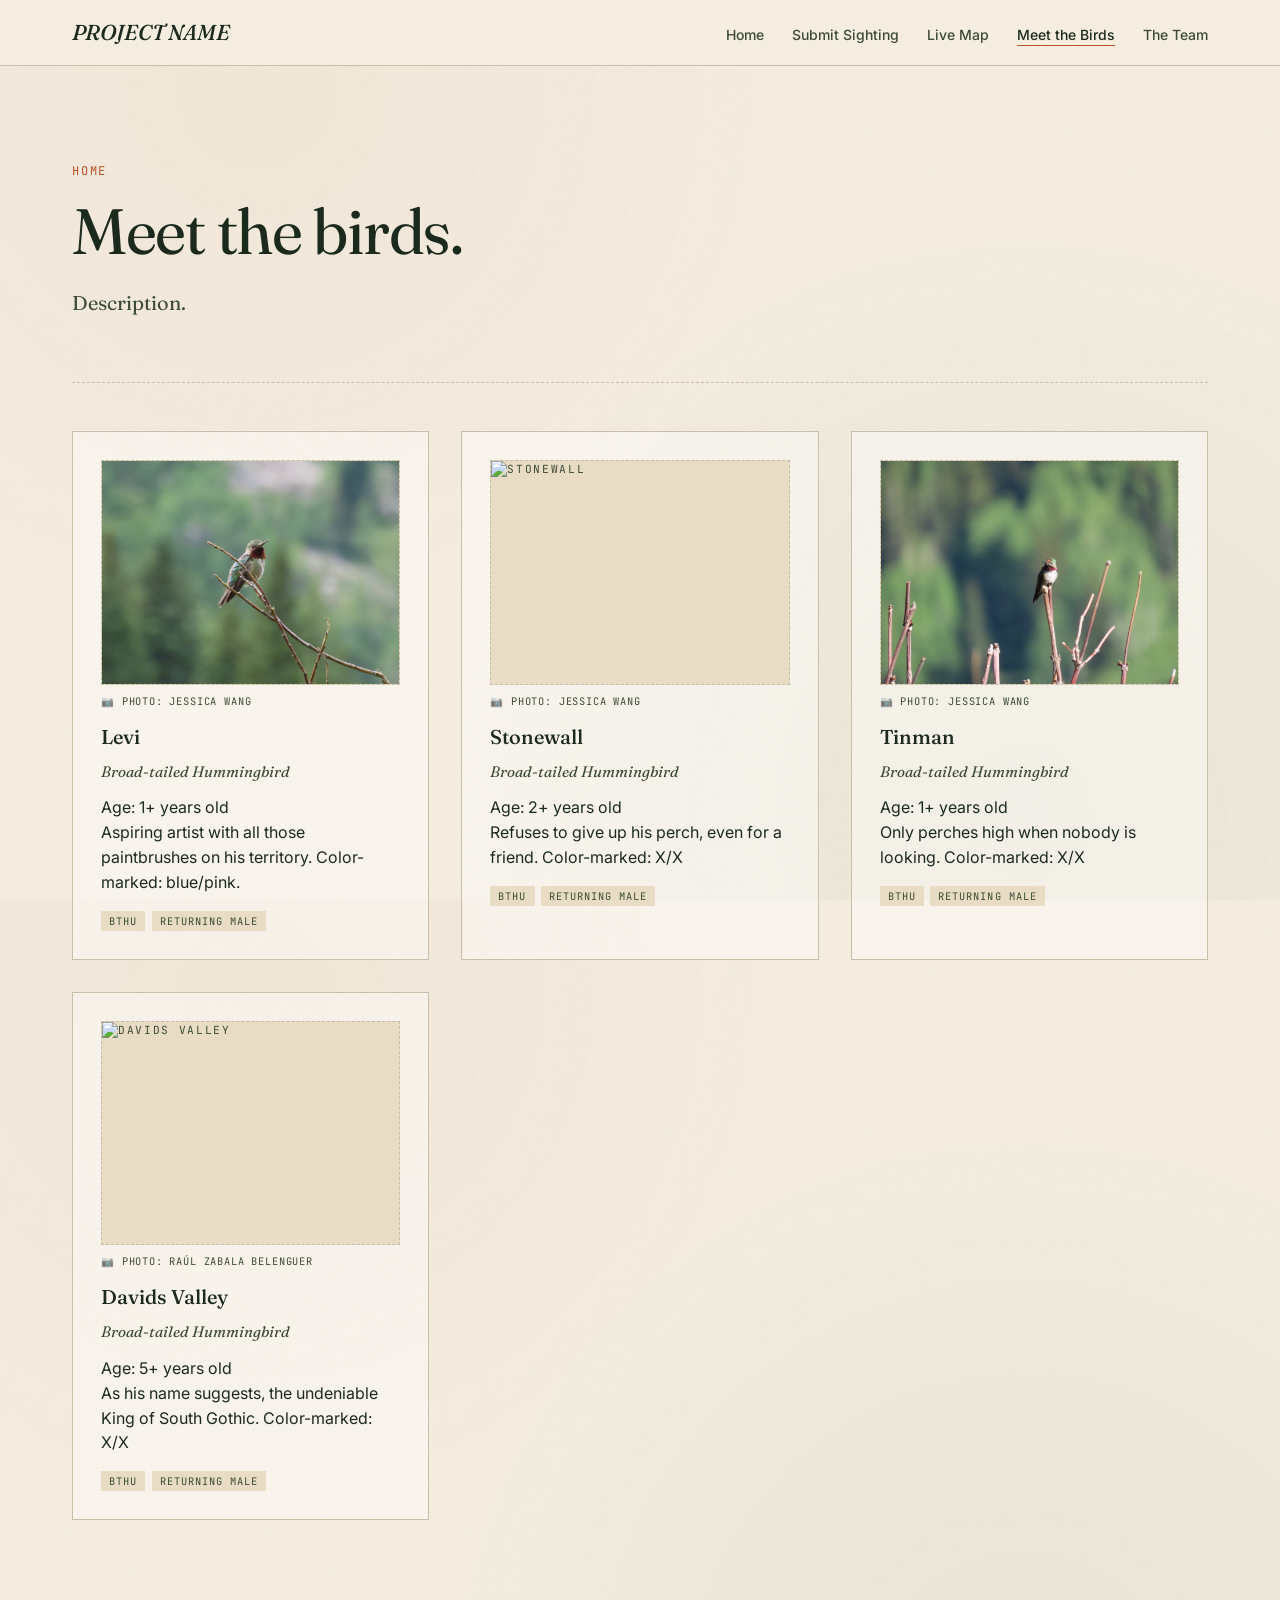
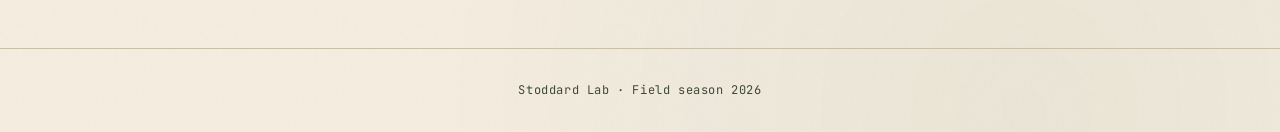
==== commit 2aa9f456: "Update birds.html" ====
--- a/birds.html
+++ b/birds.html
@@ -77,7 +77,7 @@
       <small></small>
     </div>
     <ul class="nav-links">
-      <li><a href="index.html">Field Log</a></li>
+      <li><a href="index.html">Home</a></li>
       <li><a href="submit.html">Submit Sighting</a></li>
       <li><a href="map.html">Live Map</a></li>
       <li><a href="birds.html">Meet the Birds</a></li>
@@ -88,7 +88,7 @@
 
 <main class="container">
   <section class="page-header">
-    <div class="page-eyebrow">Field guide</div>
+    <div class="page-eyebrow">Home</div>
     <h1 class="page-title">Meet the birds.</h1>
     <p class="page-lede">Description.</p>
   </section>
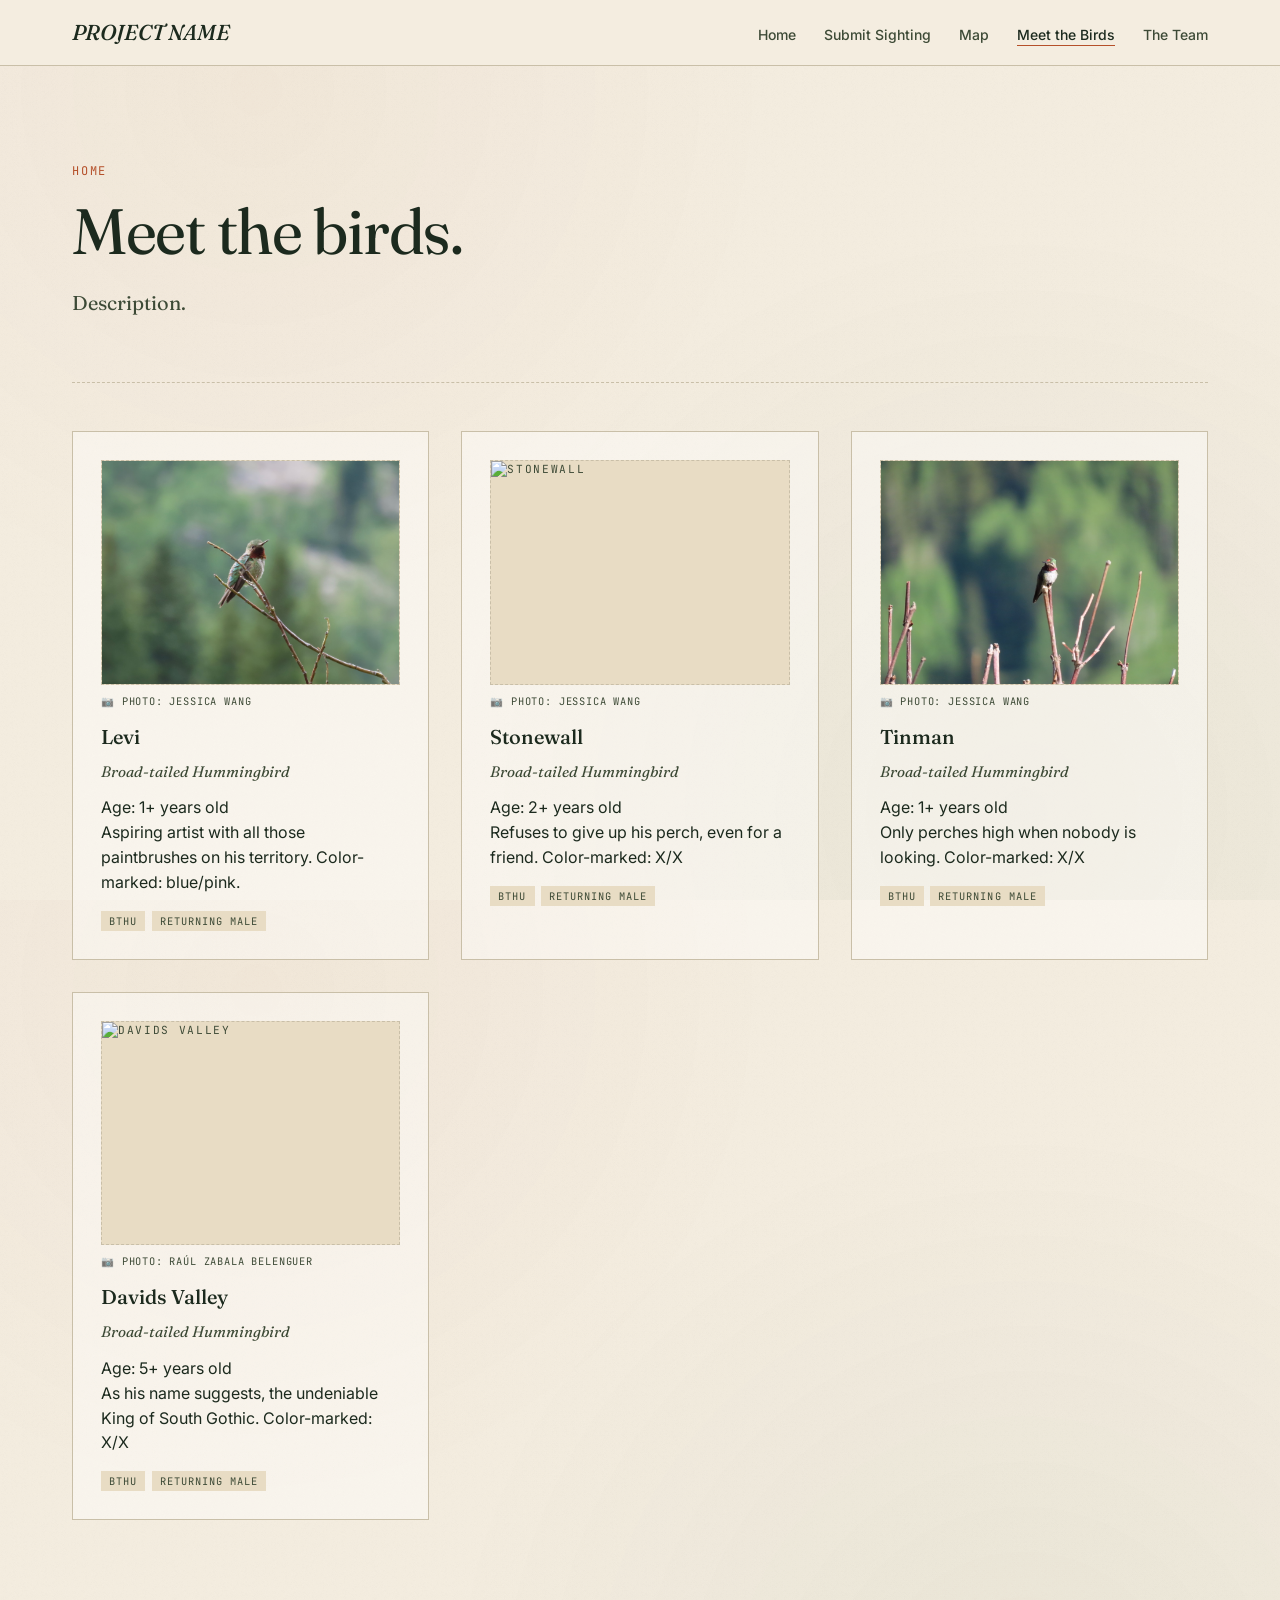
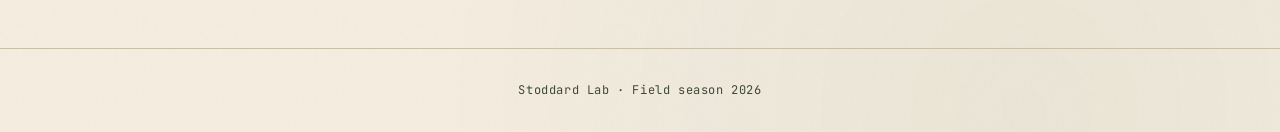
==== commit d6a06a50: "Update birds.html" ====
--- a/birds.html
+++ b/birds.html
@@ -79,7 +79,7 @@
     <ul class="nav-links">
       <li><a href="index.html">Home</a></li>
       <li><a href="submit.html">Submit Sighting</a></li>
-      <li><a href="map.html">Live Map</a></li>
+      <li><a href="map.html">Map</a></li>
       <li><a href="birds.html">Meet the Birds</a></li>
       <li><a href="team.html">The Team</a></li>
     </ul>
